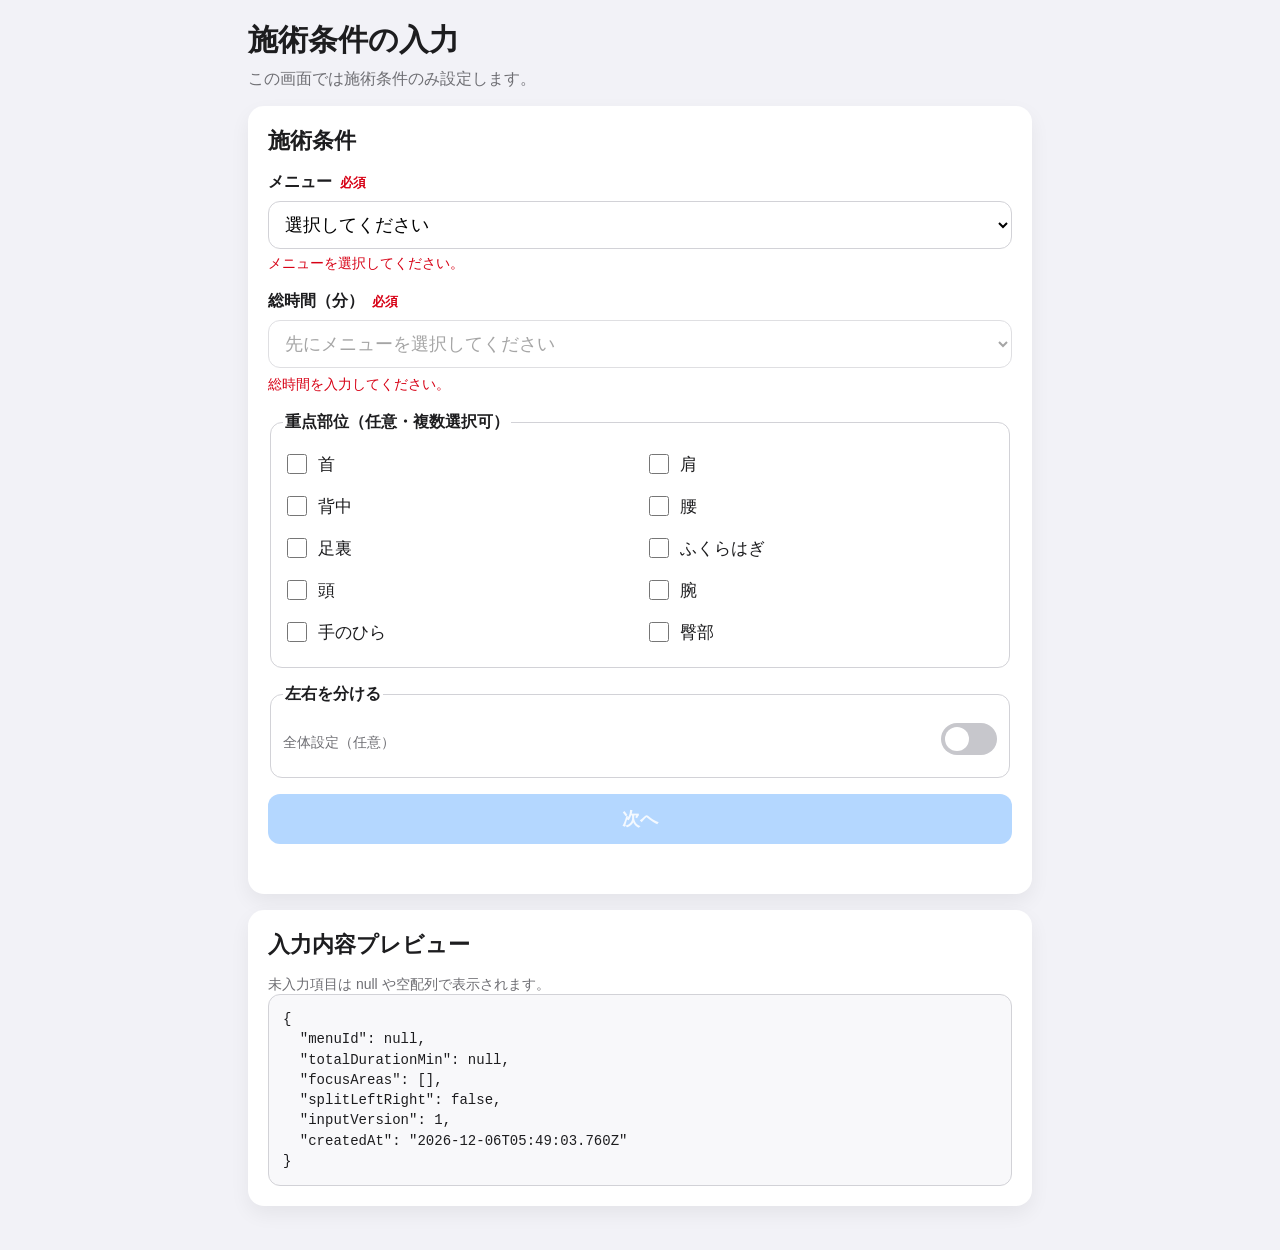
==== index.html @ 3714fab5 "Refine form semantics and preview UX for condition screen" ====
<!doctype html>
<html lang="ja">
  <head>
    <meta charset="UTF-8" />
    <meta name="viewport" content="width=device-width, initial-scale=1.0" />
    <title>施術条件入力</title>
    <link rel="stylesheet" href="styles.css" />
  </head>
  <body>
    <main class="container">
      <header class="header">
        <h1>施術条件の入力</h1>
        <p>この画面では施術条件のみ設定します。</p>
      </header>

      <section class="card" aria-labelledby="form-title">
        <h2 id="form-title">施術条件</h2>

        <div class="field">
          <label for="menuSelect">メニュー <span class="required">必須</span></label>
          <select id="menuSelect" name="menuId">
            <option value="">選択してください</option>
          </select>
          <p id="menuError" class="error" aria-live="polite"></p>
        </div>

        <div class="field">
          <p class="field-label" id="durationLabel">総時間（分） <span class="required">必須</span></p>

          <select id="durationSelect" name="durationPreset" class="hidden" disabled aria-labelledby="durationLabel">
            <option value="">先にメニューを選択してください</option>
          </select>

          <input
            id="durationCustom"
            name="totalDurationMin"
            class="hidden"
            type="number"
            min="1"
            step="1"
            inputmode="numeric"
            placeholder="1以上の整数（分）"
            disabled
            aria-labelledby="durationLabel"
          />

          <p id="durationHelp" class="help"></p>
          <p id="durationError" class="error" aria-live="polite"></p>
        </div>

        <fieldset class="field">
          <legend>重点部位（任意・複数選択可）</legend>
          <div id="focusAreaList" class="checkbox-grid"></div>
        </fieldset>

        <fieldset class="field split-fieldset">
          <legend id="splitLegend">左右を分ける</legend>
          <div class="split-row">
            <p class="split-description" id="splitDescription">全体設定（任意）</p>
            <label class="switch" for="splitToggle" aria-labelledby="splitLegend splitDescription">
              <input id="splitToggle" type="checkbox" role="switch" />
              <span class="slider" aria-hidden="true"></span>
            </label>
          </div>
        </fieldset>

        <button id="nextButton" type="button" disabled>次へ</button>
        <p id="formMessage" class="form-message" aria-live="polite"></p>
      </section>

      <section class="card" aria-labelledby="preview-title">
        <h2 id="preview-title">入力内容プレビュー</h2>
        <p class="help">未入力項目は null や空配列で表示されます。</p>
        <pre id="preview"></pre>
      </section>
    </main>

    <script src="app.js"></script>
  </body>
</html>
---- styles.css ----
:root {
  --bg: #f2f2f7;
  --card: #ffffff;
  --text: #1d1d1f;
  --muted: #6e6e73;
  --primary: #007aff;
  --danger: #d70015;
  --border: #d2d2d7;
  --shadow: 0 8px 20px rgba(0, 0, 0, 0.06);
  font-family: -apple-system, BlinkMacSystemFont, "Segoe UI", Roboto, Helvetica, Arial, sans-serif;
}

* {
  box-sizing: border-box;
}

body {
  margin: 0;
  background: var(--bg);
  color: var(--text);
}

.container {
  max-width: 820px;
  margin: 20px auto;
  padding: 0 18px 24px;
  display: grid;
  gap: 16px;
}

.header h1 {
  margin: 0;
  font-size: 30px;
  font-weight: 700;
}

.header p {
  margin: 8px 0 0;
  color: var(--muted);
  font-size: 16px;
}

.card {
  background: var(--card);
  border-radius: 16px;
  box-shadow: var(--shadow);
  padding: 20px;
}

h2 {
  margin: 0 0 16px;
  font-size: 22px;
}

.field {
  margin-bottom: 16px;
}

label,
legend {
  display: block;
  font-size: 16px;
  font-weight: 600;
  margin-bottom: 8px;
}

.field-label {
  display: block;
  font-size: 16px;
  font-weight: 600;
  margin: 0 0 8px;
}

select,
input[type="number"] {
  width: 100%;
  min-height: 48px;
  border: 1px solid var(--border);
  border-radius: 12px;
  padding: 10px 12px;
  font-size: 18px;
  background: #fff;
}

select:focus,
input[type="number"]:focus,
button:focus-visible,
input[type="checkbox"]:focus-visible + .slider {
  outline: 3px solid #b0d7ff;
  outline-offset: 1px;
}

.required {
  color: var(--danger);
  font-size: 13px;
  font-weight: 700;
  margin-left: 4px;
}

.help {
  margin: 8px 0 0;
  color: var(--muted);
  font-size: 14px;
}

.error {
  margin: 6px 0 0;
  min-height: 20px;
  color: var(--danger);
  font-size: 14px;
}

fieldset {
  border: 1px solid var(--border);
  border-radius: 12px;
  padding: 10px 12px 14px;
}

.checkbox-grid {
  display: grid;
  grid-template-columns: repeat(2, minmax(0, 1fr));
  gap: 8px 10px;
}

.checkbox-option {
  display: flex;
  align-items: center;
  gap: 8px;
  font-size: 17px;
  font-weight: 500;
}

.checkbox-option input {
  width: 20px;
  height: 20px;
}

.split-fieldset {
  margin-bottom: 16px;
}

.split-row {
  display: flex;
  align-items: center;
  justify-content: space-between;
}

.split-description {
  margin: 0;
  color: var(--muted);
  font-size: 14px;
}

.switch {
  position: relative;
  width: 56px;
  height: 32px;
}

.switch input {
  opacity: 0;
  width: 0;
  height: 0;
}

.slider {
  position: absolute;
  inset: 0;
  background: #c7c7cc;
  border-radius: 999px;
  transition: 0.2s;
}

.slider::before {
  content: "";
  position: absolute;
  width: 24px;
  height: 24px;
  left: 4px;
  top: 4px;
  background: #fff;
  border-radius: 50%;
  transition: 0.2s;
}

.switch input:checked + .slider {
  background: var(--primary);
}

.switch input:checked + .slider::before {
  transform: translateX(24px);
}

button {
  width: 100%;
  min-height: 50px;
  border: 0;
  border-radius: 12px;
  background: var(--primary);
  color: #fff;
  font-size: 18px;
  font-weight: 700;
}

button:disabled {
  background: #b4d7ff;
  color: #f4f9ff;
}

.form-message {
  min-height: 20px;
  margin: 10px 0 0;
  color: var(--muted);
  font-size: 14px;
}

pre {
  margin: 0;
  padding: 14px;
  background: #f8f8fa;
  border: 1px solid var(--border);
  border-radius: 12px;
  font-size: 14px;
  line-height: 1.45;
  overflow-x: auto;
}

.hidden {
  display: none;
}

@media (max-width: 700px) {
  .checkbox-grid {
    grid-template-columns: 1fr;
  }
}
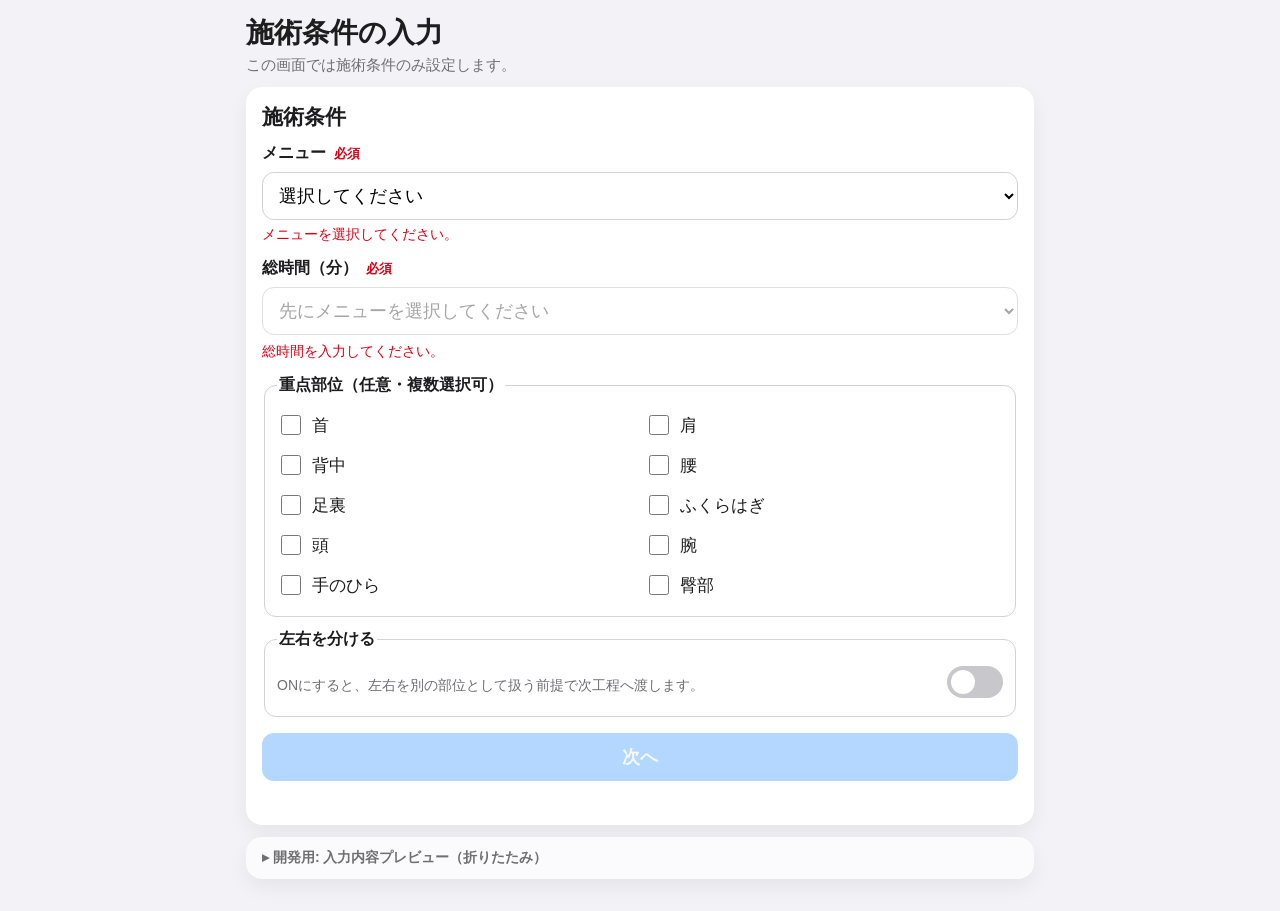
==== commit 9e7af425: "Add schedule creation screen with 3-layer manual allocation editor" ====
--- a/index.html
+++ b/index.html
@@ -56,7 +56,7 @@
         <fieldset class="field split-fieldset">
           <legend id="splitLegend">左右を分ける</legend>
           <div class="split-row">
-            <p class="split-description" id="splitDescription">全体設定（任意）</p>
+            <p class="split-description" id="splitDescription">ONにすると、左右を別の部位として扱う前提で次工程へ渡します。</p>
             <label class="switch" for="splitToggle" aria-labelledby="splitLegend splitDescription">
               <input id="splitToggle" type="checkbox" role="switch" />
               <span class="slider" aria-hidden="true"></span>
@@ -68,11 +68,11 @@
         <p id="formMessage" class="form-message" aria-live="polite"></p>
       </section>
 
-      <section class="card" aria-labelledby="preview-title">
-        <h2 id="preview-title">入力内容プレビュー</h2>
+      <details class="card preview-card" aria-labelledby="preview-title">
+        <summary id="preview-title">開発用: 入力内容プレビュー（折りたたみ）</summary>
         <p class="help">未入力項目は null や空配列で表示されます。</p>
         <pre id="preview"></pre>
-      </section>
+      </details>
     </main>
 
     <script src="app.js"></script>
--- a/styles.css
+++ b/styles.css
@@ -22,38 +22,38 @@
 
 .container {
   max-width: 820px;
-  margin: 20px auto;
-  padding: 0 18px 24px;
+  margin: 14px auto;
+  padding: 0 16px 18px;
   display: grid;
-  gap: 16px;
+  gap: 12px;
 }
 
 .header h1 {
   margin: 0;
-  font-size: 30px;
+  font-size: 28px;
   font-weight: 700;
 }
 
 .header p {
-  margin: 8px 0 0;
-  color: var(--muted);
-  font-size: 16px;
+  margin: 4px 0 0;
+  color: var(--muted);
+  font-size: 15px;
 }
 
 .card {
   background: var(--card);
   border-radius: 16px;
   box-shadow: var(--shadow);
-  padding: 20px;
+  padding: 16px;
 }
 
 h2 {
-  margin: 0 0 16px;
-  font-size: 22px;
+  margin: 0 0 12px;
+  font-size: 21px;
 }
 
 .field {
-  margin-bottom: 16px;
+  margin-bottom: 12px;
 }
 
 label,
@@ -77,7 +77,7 @@
   min-height: 48px;
   border: 1px solid var(--border);
   border-radius: 12px;
-  padding: 10px 12px;
+  padding: 9px 12px;
   font-size: 18px;
   background: #fff;
 }
@@ -113,13 +113,13 @@
 fieldset {
   border: 1px solid var(--border);
   border-radius: 12px;
-  padding: 10px 12px 14px;
+  padding: 8px 12px 10px;
 }
 
 .checkbox-grid {
   display: grid;
   grid-template-columns: repeat(2, minmax(0, 1fr));
-  gap: 8px 10px;
+  gap: 6px 10px;
 }
 
 .checkbox-option {
@@ -149,6 +149,8 @@
   margin: 0;
   color: var(--muted);
   font-size: 14px;
+  line-height: 1.4;
+  max-width: calc(100% - 74px);
 }
 
 .switch {
@@ -193,7 +195,7 @@
 
 button {
   width: 100%;
-  min-height: 50px;
+  min-height: 48px;
   border: 0;
   border-radius: 12px;
   background: var(--primary);
@@ -209,14 +211,39 @@
 
 .form-message {
   min-height: 20px;
-  margin: 10px 0 0;
-  color: var(--muted);
-  font-size: 14px;
+  margin: 8px 0 0;
+  color: var(--muted);
+  font-size: 14px;
+}
+
+.preview-card {
+  padding: 12px 16px;
+  background: #fbfbfd;
+}
+
+.preview-card summary {
+  cursor: pointer;
+  color: var(--muted);
+  font-size: 14px;
+  font-weight: 600;
+  list-style: none;
+}
+
+.preview-card summary::-webkit-details-marker {
+  display: none;
+}
+
+.preview-card summary::before {
+  content: "▸ ";
+}
+
+.preview-card[open] summary::before {
+  content: "▾ ";
 }
 
 pre {
-  margin: 0;
-  padding: 14px;
+  margin: 8px 0 0;
+  padding: 12px;
   background: #f8f8fa;
   border: 1px solid var(--border);
   border-radius: 12px;
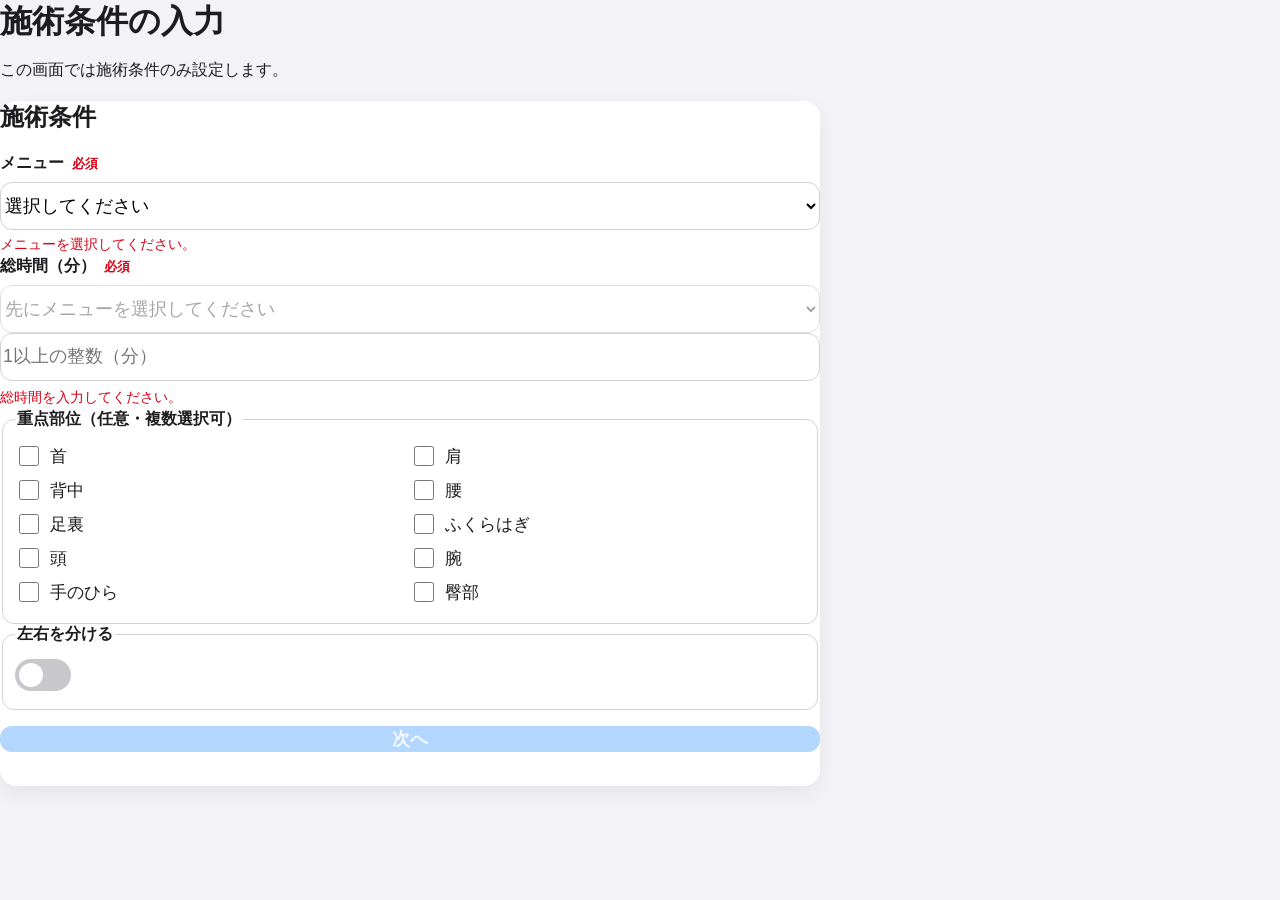
==== commit 24daec32: "Merge branch 'main' into codex/design-survey-screen-layout-aepypo" ====
--- a/index.html
+++ b/index.html
@@ -56,7 +56,7 @@
         <fieldset class="field split-fieldset">
           <legend id="splitLegend">左右を分ける</legend>
           <div class="split-row">
-            <p class="split-description" id="splitDescription">ONにすると、左右を別の部位として扱う前提で次工程へ渡します。</p>
+
             <label class="switch" for="splitToggle" aria-labelledby="splitLegend splitDescription">
               <input id="splitToggle" type="checkbox" role="switch" />
               <span class="slider" aria-hidden="true"></span>
@@ -68,11 +68,7 @@
         <p id="formMessage" class="form-message" aria-live="polite"></p>
       </section>
 
-      <details class="card preview-card" aria-labelledby="preview-title">
-        <summary id="preview-title">開発用: 入力内容プレビュー（折りたたみ）</summary>
-        <p class="help">未入力項目は null や空配列で表示されます。</p>
-        <pre id="preview"></pre>
-      </details>
+
     </main>
 
     <script src="app.js"></script>
--- a/styles.css
+++ b/styles.css
@@ -22,38 +22,24 @@
 
 .container {
   max-width: 820px;
-  margin: 14px auto;
-  padding: 0 16px 18px;
-  display: grid;
-  gap: 12px;
+
 }
 
 .header h1 {
   margin: 0;
-  font-size: 28px;
+
   font-weight: 700;
 }
 
 .header p {
-  margin: 4px 0 0;
-  color: var(--muted);
-  font-size: 15px;
+
 }
 
 .card {
   background: var(--card);
   border-radius: 16px;
   box-shadow: var(--shadow);
-  padding: 16px;
-}
-
-h2 {
-  margin: 0 0 12px;
-  font-size: 21px;
-}
-
-.field {
-  margin-bottom: 12px;
+
 }
 
 label,
@@ -77,7 +63,7 @@
   min-height: 48px;
   border: 1px solid var(--border);
   border-radius: 12px;
-  padding: 9px 12px;
+
   font-size: 18px;
   background: #fff;
 }
@@ -113,13 +99,13 @@
 fieldset {
   border: 1px solid var(--border);
   border-radius: 12px;
-  padding: 8px 12px 10px;
+
 }
 
 .checkbox-grid {
   display: grid;
   grid-template-columns: repeat(2, minmax(0, 1fr));
-  gap: 6px 10px;
+
 }
 
 .checkbox-option {
@@ -149,8 +135,7 @@
   margin: 0;
   color: var(--muted);
   font-size: 14px;
-  line-height: 1.4;
-  max-width: calc(100% - 74px);
+
 }
 
 .switch {
@@ -195,7 +180,7 @@
 
 button {
   width: 100%;
-  min-height: 48px;
+
   border: 0;
   border-radius: 12px;
   background: var(--primary);
@@ -211,39 +196,12 @@
 
 .form-message {
   min-height: 20px;
-  margin: 8px 0 0;
+
   color: var(--muted);
   font-size: 14px;
 }
 
-.preview-card {
-  padding: 12px 16px;
-  background: #fbfbfd;
-}
-
-.preview-card summary {
-  cursor: pointer;
-  color: var(--muted);
-  font-size: 14px;
-  font-weight: 600;
-  list-style: none;
-}
-
-.preview-card summary::-webkit-details-marker {
-  display: none;
-}
-
-.preview-card summary::before {
-  content: "▸ ";
-}
-
-.preview-card[open] summary::before {
-  content: "▾ ";
-}
-
-pre {
-  margin: 8px 0 0;
-  padding: 12px;
+
   background: #f8f8fa;
   border: 1px solid var(--border);
   border-radius: 12px;
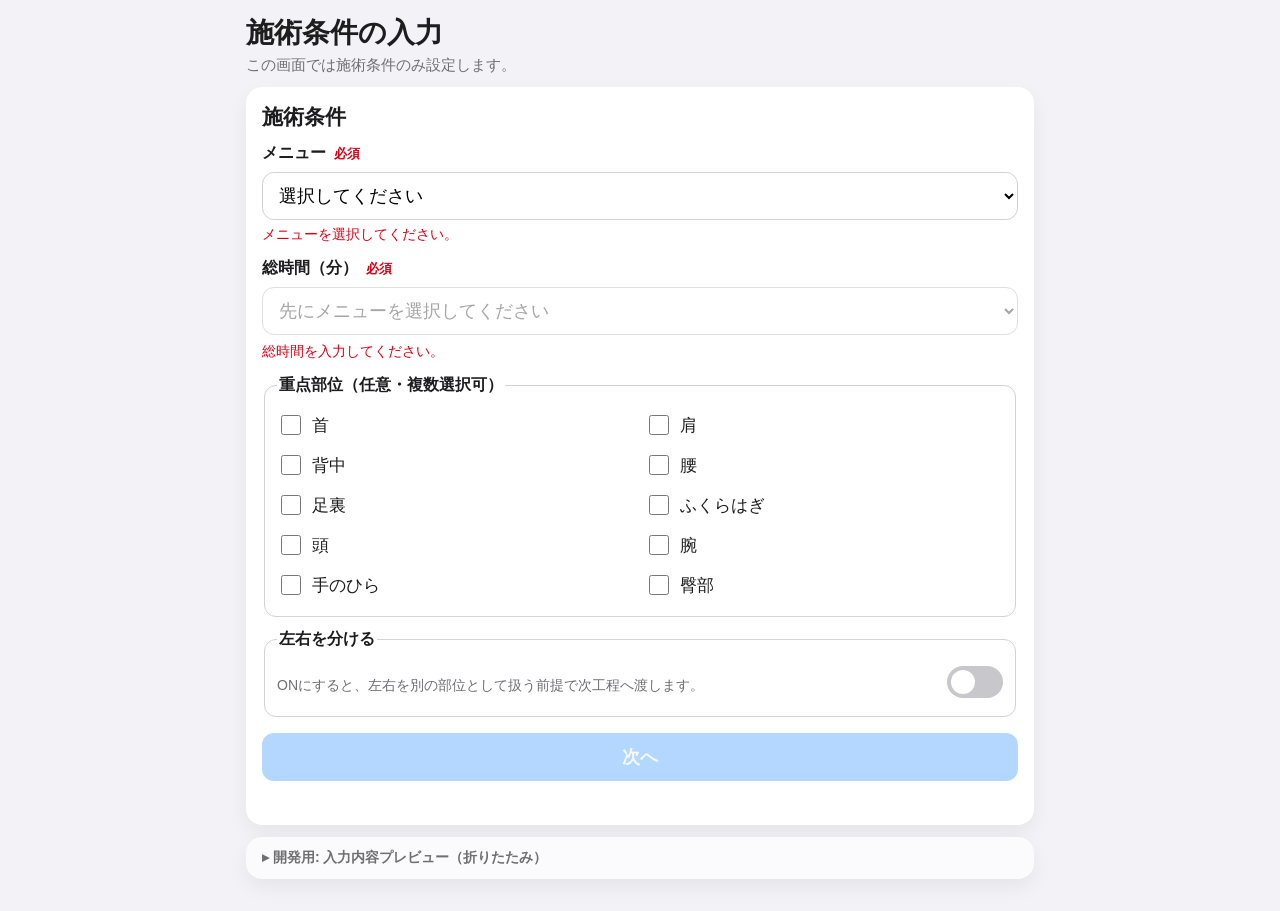
==== commit bdb84c69: "Fix survey-to-schedule navigation and add load guard" ====
--- a/index.html
+++ b/index.html
@@ -56,7 +56,7 @@
         <fieldset class="field split-fieldset">
           <legend id="splitLegend">左右を分ける</legend>
           <div class="split-row">
-
+            <p class="split-description" id="splitDescription">ONにすると、左右を別の部位として扱う前提で次工程へ渡します。</p>
             <label class="switch" for="splitToggle" aria-labelledby="splitLegend splitDescription">
               <input id="splitToggle" type="checkbox" role="switch" />
               <span class="slider" aria-hidden="true"></span>
@@ -68,7 +68,11 @@
         <p id="formMessage" class="form-message" aria-live="polite"></p>
       </section>
 
-
+      <details class="card preview-card" aria-labelledby="preview-title">
+        <summary id="preview-title">開発用: 入力内容プレビュー（折りたたみ）</summary>
+        <p class="help">未入力項目は null や空配列で表示されます。</p>
+        <pre id="preview"></pre>
+      </details>
     </main>
 
     <script src="app.js"></script>
--- a/styles.css
+++ b/styles.css
@@ -22,24 +22,38 @@
 
 .container {
   max-width: 820px;
-
+  margin: 14px auto;
+  padding: 0 16px 18px;
+  display: grid;
+  gap: 12px;
 }
 
 .header h1 {
   margin: 0;
-
+  font-size: 28px;
   font-weight: 700;
 }
 
 .header p {
-
+  margin: 4px 0 0;
+  color: var(--muted);
+  font-size: 15px;
 }
 
 .card {
   background: var(--card);
   border-radius: 16px;
   box-shadow: var(--shadow);
-
+  padding: 16px;
+}
+
+h2 {
+  margin: 0 0 12px;
+  font-size: 21px;
+}
+
+.field {
+  margin-bottom: 12px;
 }
 
 label,
@@ -63,7 +77,7 @@
   min-height: 48px;
   border: 1px solid var(--border);
   border-radius: 12px;
-
+  padding: 9px 12px;
   font-size: 18px;
   background: #fff;
 }
@@ -99,13 +113,13 @@
 fieldset {
   border: 1px solid var(--border);
   border-radius: 12px;
-
+  padding: 8px 12px 10px;
 }
 
 .checkbox-grid {
   display: grid;
   grid-template-columns: repeat(2, minmax(0, 1fr));
-
+  gap: 6px 10px;
 }
 
 .checkbox-option {
@@ -135,7 +149,8 @@
   margin: 0;
   color: var(--muted);
   font-size: 14px;
-
+  line-height: 1.4;
+  max-width: calc(100% - 74px);
 }
 
 .switch {
@@ -180,7 +195,7 @@
 
 button {
   width: 100%;
-
+  min-height: 48px;
   border: 0;
   border-radius: 12px;
   background: var(--primary);
@@ -196,12 +211,39 @@
 
 .form-message {
   min-height: 20px;
-
-  color: var(--muted);
-  font-size: 14px;
-}
-
-
+  margin: 8px 0 0;
+  color: var(--muted);
+  font-size: 14px;
+}
+
+.preview-card {
+  padding: 12px 16px;
+  background: #fbfbfd;
+}
+
+.preview-card summary {
+  cursor: pointer;
+  color: var(--muted);
+  font-size: 14px;
+  font-weight: 600;
+  list-style: none;
+}
+
+.preview-card summary::-webkit-details-marker {
+  display: none;
+}
+
+.preview-card summary::before {
+  content: "▸ ";
+}
+
+.preview-card[open] summary::before {
+  content: "▾ ";
+}
+
+pre {
+  margin: 8px 0 0;
+  padding: 12px;
   background: #f8f8fa;
   border: 1px solid var(--border);
   border-radius: 12px;
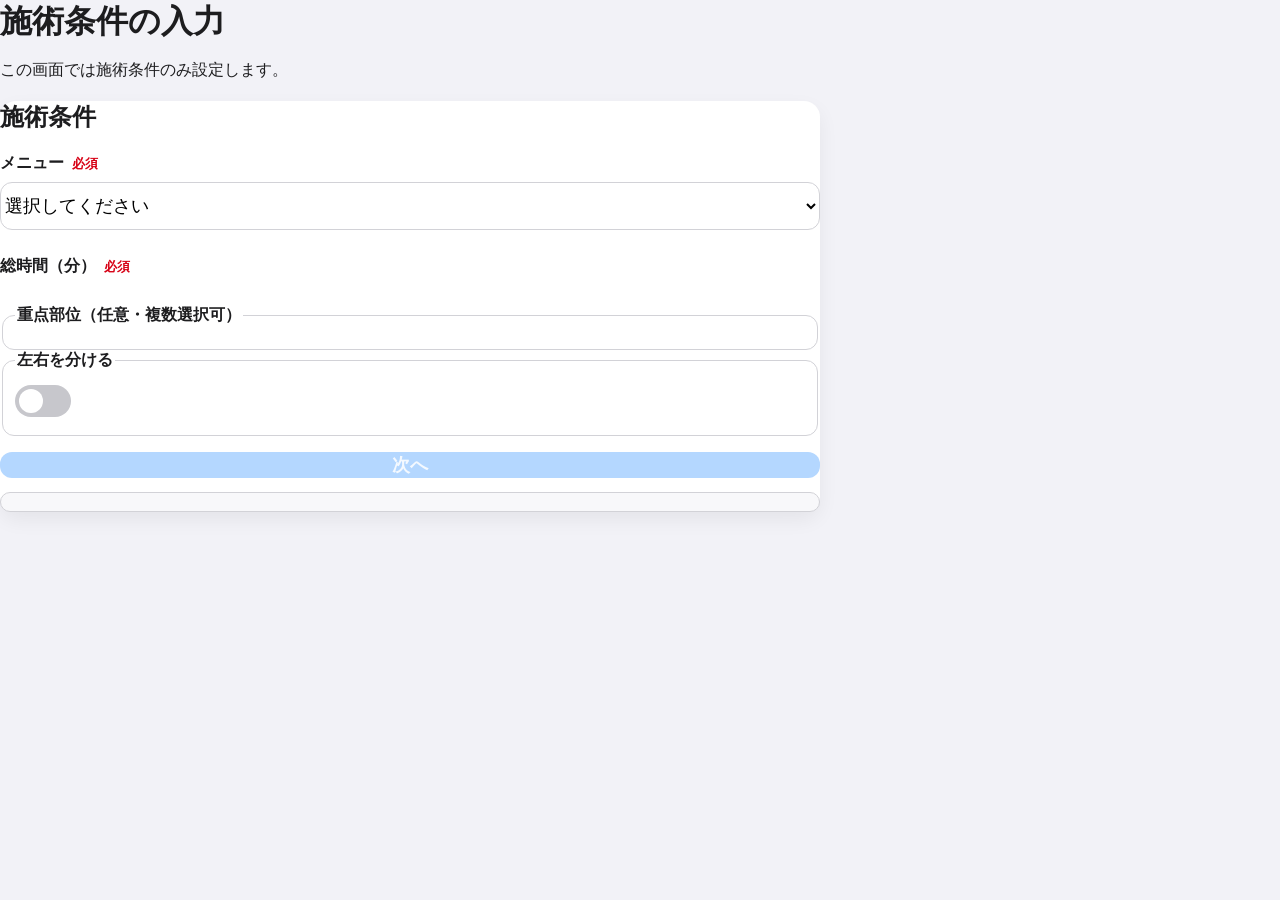
==== commit a4d4b8c2: "Merge branch 'main' into codex/design-survey-screen-layout-g2smpv" ====
--- a/index.html
+++ b/index.html
@@ -56,7 +56,7 @@
         <fieldset class="field split-fieldset">
           <legend id="splitLegend">左右を分ける</legend>
           <div class="split-row">
-            <p class="split-description" id="splitDescription">ONにすると、左右を別の部位として扱う前提で次工程へ渡します。</p>
+
             <label class="switch" for="splitToggle" aria-labelledby="splitLegend splitDescription">
               <input id="splitToggle" type="checkbox" role="switch" />
               <span class="slider" aria-hidden="true"></span>
@@ -68,11 +68,7 @@
         <p id="formMessage" class="form-message" aria-live="polite"></p>
       </section>
 
-      <details class="card preview-card" aria-labelledby="preview-title">
-        <summary id="preview-title">開発用: 入力内容プレビュー（折りたたみ）</summary>
-        <p class="help">未入力項目は null や空配列で表示されます。</p>
-        <pre id="preview"></pre>
-      </details>
+
     </main>
 
     <script src="app.js"></script>
--- a/styles.css
+++ b/styles.css
@@ -22,38 +22,24 @@
 
 .container {
   max-width: 820px;
-  margin: 14px auto;
-  padding: 0 16px 18px;
-  display: grid;
-  gap: 12px;
+
 }
 
 .header h1 {
   margin: 0;
-  font-size: 28px;
+
   font-weight: 700;
 }
 
 .header p {
-  margin: 4px 0 0;
-  color: var(--muted);
-  font-size: 15px;
+
 }
 
 .card {
   background: var(--card);
   border-radius: 16px;
   box-shadow: var(--shadow);
-  padding: 16px;
-}
-
-h2 {
-  margin: 0 0 12px;
-  font-size: 21px;
-}
-
-.field {
-  margin-bottom: 12px;
+
 }
 
 label,
@@ -77,7 +63,7 @@
   min-height: 48px;
   border: 1px solid var(--border);
   border-radius: 12px;
-  padding: 9px 12px;
+
   font-size: 18px;
   background: #fff;
 }
@@ -113,13 +99,13 @@
 fieldset {
   border: 1px solid var(--border);
   border-radius: 12px;
-  padding: 8px 12px 10px;
+
 }
 
 .checkbox-grid {
   display: grid;
   grid-template-columns: repeat(2, minmax(0, 1fr));
-  gap: 6px 10px;
+
 }
 
 .checkbox-option {
@@ -149,8 +135,7 @@
   margin: 0;
   color: var(--muted);
   font-size: 14px;
-  line-height: 1.4;
-  max-width: calc(100% - 74px);
+
 }
 
 .switch {
@@ -195,7 +180,7 @@
 
 button {
   width: 100%;
-  min-height: 48px;
+
   border: 0;
   border-radius: 12px;
   background: var(--primary);
@@ -211,39 +196,7 @@
 
 .form-message {
   min-height: 20px;
-  margin: 8px 0 0;
-  color: var(--muted);
-  font-size: 14px;
-}
-
-.preview-card {
-  padding: 12px 16px;
-  background: #fbfbfd;
-}
-
-.preview-card summary {
-  cursor: pointer;
-  color: var(--muted);
-  font-size: 14px;
-  font-weight: 600;
-  list-style: none;
-}
-
-.preview-card summary::-webkit-details-marker {
-  display: none;
-}
-
-.preview-card summary::before {
-  content: "▸ ";
-}
-
-.preview-card[open] summary::before {
-  content: "▾ ";
-}
-
-pre {
-  margin: 8px 0 0;
-  padding: 12px;
+
   background: #f8f8fa;
   border: 1px solid var(--border);
   border-radius: 12px;
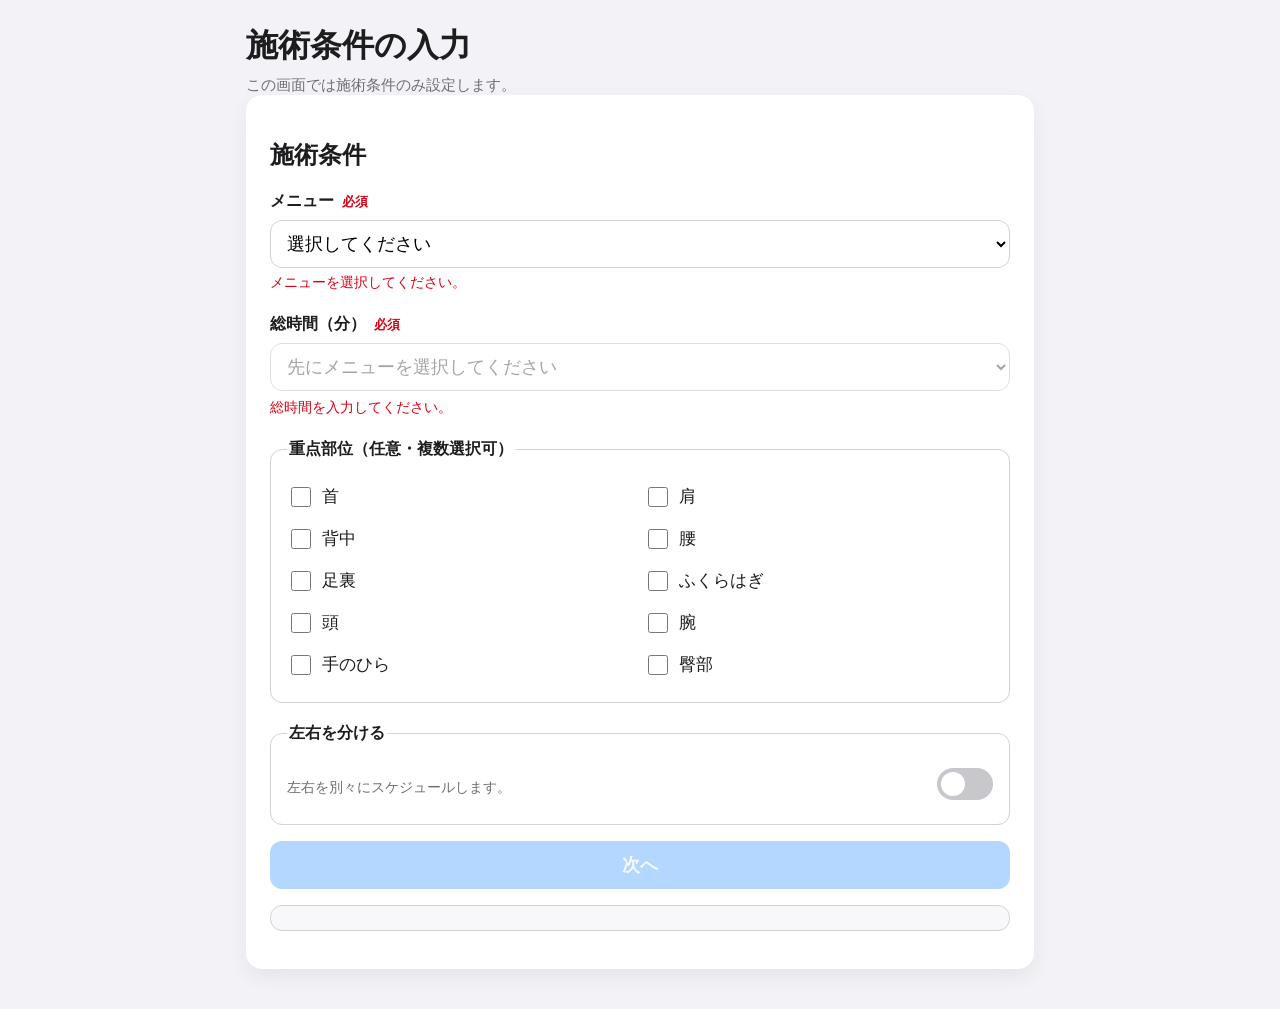
==== commit 0b82be93: "Fix Issue #4: remove dead code, XSS, localStorage, aria, CSS gaps app.js: - Remove dead `const previ" ====
--- a/index.html
+++ b/index.html
@@ -56,7 +56,7 @@
         <fieldset class="field split-fieldset">
           <legend id="splitLegend">左右を分ける</legend>
           <div class="split-row">
-
+            <p id="splitDescription" class="split-description">左右を別々にスケジュールします。</p>
             <label class="switch" for="splitToggle" aria-labelledby="splitLegend splitDescription">
               <input id="splitToggle" type="checkbox" role="switch" />
               <span class="slider" aria-hidden="true"></span>
--- a/styles.css
+++ b/styles.css
@@ -22,7 +22,8 @@
 
 .container {
   max-width: 820px;
-
+  margin: 0 auto;
+  padding: 24px 16px;
 }
 
 .header h1 {
@@ -32,14 +33,17 @@
 }
 
 .header p {
-
+  margin: 8px 0 0;
+  color: var(--muted);
+  font-size: 15px;
 }
 
 .card {
   background: var(--card);
   border-radius: 16px;
   box-shadow: var(--shadow);
-
+  padding: 24px;
+  margin-bottom: 16px;
 }
 
 label,
@@ -63,7 +67,7 @@
   min-height: 48px;
   border: 1px solid var(--border);
   border-radius: 12px;
-
+  padding: 0 12px;
   font-size: 18px;
   background: #fff;
 }
@@ -99,13 +103,18 @@
 fieldset {
   border: 1px solid var(--border);
   border-radius: 12px;
-
+  padding: 16px;
+  margin: 0;
+}
+
+.field {
+  margin-bottom: 20px;
 }
 
 .checkbox-grid {
   display: grid;
   grid-template-columns: repeat(2, minmax(0, 1fr));
-
+  gap: 8px;
 }
 
 .checkbox-option {
@@ -135,13 +144,14 @@
   margin: 0;
   color: var(--muted);
   font-size: 14px;
-
+  line-height: 1.4;
 }
 
 .switch {
   position: relative;
   width: 56px;
   height: 32px;
+  flex-shrink: 0;
 }
 
 .switch input {
@@ -180,23 +190,27 @@
 
 button {
   width: 100%;
-
+  min-height: 48px;
+  padding: 0 24px;
   border: 0;
   border-radius: 12px;
   background: var(--primary);
   color: #fff;
   font-size: 18px;
   font-weight: 700;
+  cursor: pointer;
 }
 
 button:disabled {
   background: #b4d7ff;
   color: #f4f9ff;
+  cursor: default;
 }
 
 .form-message {
   min-height: 20px;
-
+  margin-top: 16px;
+  padding: 12px 16px;
   background: #f8f8fa;
   border: 1px solid var(--border);
   border-radius: 12px;
